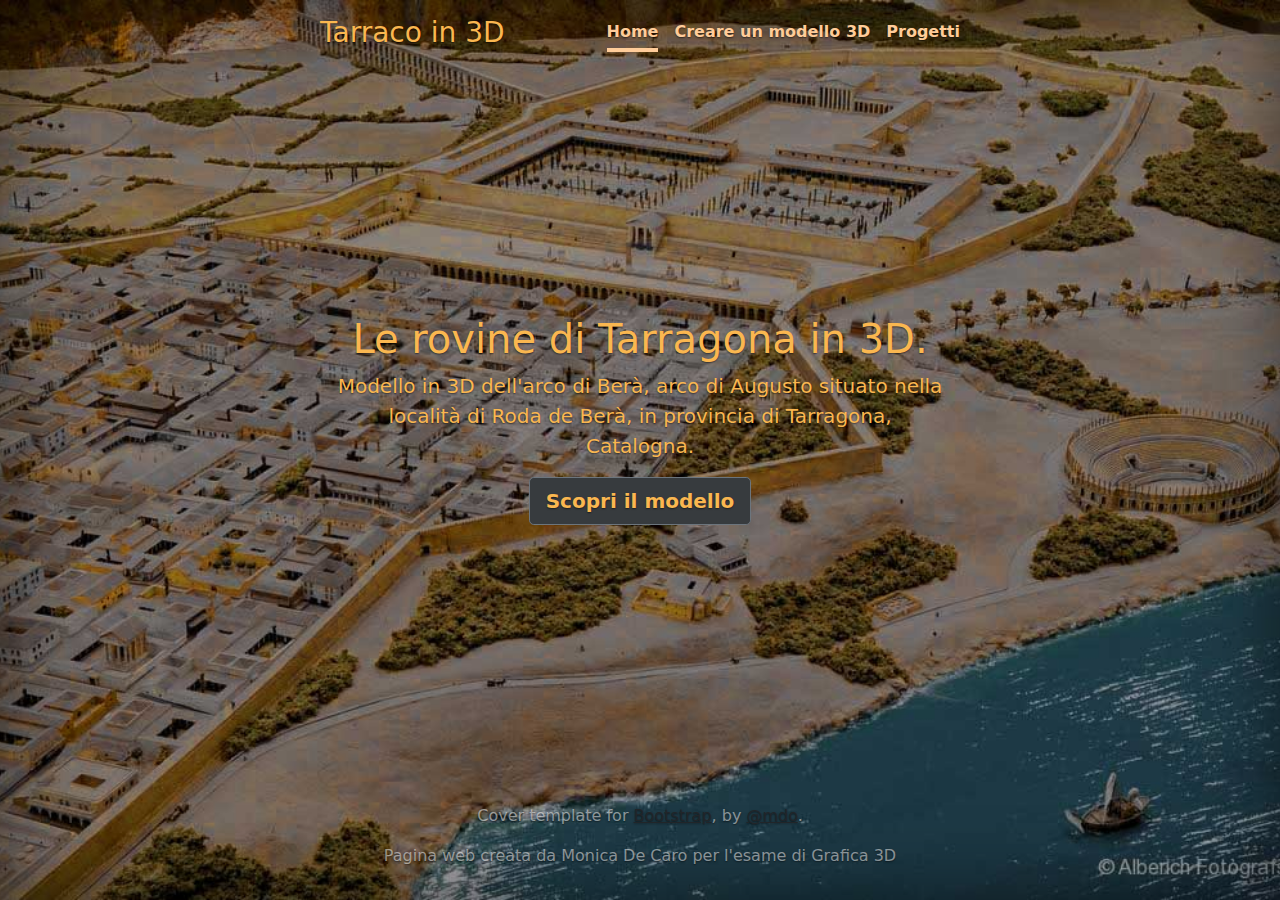
==== index.html @ aadd9f2e "updated" ====
<!doctype html>
<html lang="en" class="h-100">
  <head>
    <meta charset="utf-8">
    <meta name="viewport" content="width=device-width, initial-scale=1">
    <meta name="description" content="">
    <meta name="author" content="Mark Otto, Jacob Thornton, and Bootstrap contributors">
    <meta name="generator" content="Hugo 0.88.1">
    <title>Homepage - Tarraco in 3D</title>

    <!-- Bootstrap core CSS -->
<link href="assets/dist/css/bootstrap.min.css" rel="stylesheet">

    <style>
      .bd-placeholder-img {
        font-size: 1.125rem;
        text-anchor: middle;
        -webkit-user-select: none;
        -moz-user-select: none;
        user-select: none;
      }

      @media (min-width: 768px) {
        .bd-placeholder-img-lg {
          font-size: 3.5rem;
        }
      }
    </style>

    
    <!-- Custom styles for this template -->
    <link href="cover.css" rel="stylesheet">
  </head>
  <body class="d-flex h-100 text-center text-white bg-dark">
    
<div class="cover-container d-flex w-100 h-100 p-3 mx-auto flex-column">
  <header class="mb-auto">
    <div>
      <h3 class="float-md-start mb-0"><font color="#FAB750">Tarraco in 3D</font></h3>
      <nav class="nav nav-masthead justify-content-center float-md-end">
        <a class="nav-link active" aria-current="page" href="#">Home</a>
		<a class="nav-link" href="creare.html">Creare un modello 3D</a>
        <a class="nav-link" href="progetti.html">Progetti</a>
      </nav>
    </div>
  </header>

  <main class="px-3">
    <h1><font color="#FAB750">Le rovine di Tarragona in 3D.</font></h1>
    <p class="lead"><font color="#FAB750">Modello in 3D dell'arco di Berà, arco di Augusto situato nella località di Roda de Berà, in provincia di Tarragona, Catalogna. </font></p>
    <p class="lead">
      <a href="arco.html" target= "blank" title="Modello arco" class="btn btn-lg btn-secondary fw-bold">Scopri il modello</a>
    </p>
  </main>

  <footer class="mt-auto text-white-50">
    <p>Cover template for <a href="https://getbootstrap.com/" class="text-dark">Bootstrap</a>, by <a href="https://twitter.com/mdo" class="text-dark">@mdo</a>.</p>
      <p>Pagina web creata da Monica De Caro per l'esame di Grafica 3D</p>
	  </footer>
</div>


    
  </body>
</html>
---- cover.css ----
/*
 * Globals
 */


/* Custom default button */
.btn-secondary,
.btn-secondary:hover {
  color: #FAB750;
  background-color: #373b3e;
}

.btn-secondary:focus {
  color: #ffcc99;
  background-color: transparent;
  text-shadow: none; /* Prevent inheritance from `body` */
}


/*
 * Base structure
 */

body {
  text-shadow: 0 .05rem .1rem rgba(0, 0, 0, .5);
  box-shadow: inset 0 0 5rem rgba(0, 0, 0, .5);
  background-image: url(maqueta2.jpg);
  background-repeat: no-repeat;
  background-attachment:fixed;
  background-position: center center;
  background-size: cover;
}


.card-body {
  background-color: #fadcac;
}

.card-text {
  color:#373b3e;
  background-color: #fadcac;
}
.cover-container {
  max-width: 42em;
}


/*
 * Header
 */

.nav-masthead .nav-link {
  padding: .25rem 0;
  font-weight: 700;
  color: #ffcc99;
  background-color: transparent;
  border-bottom: .25rem solid transparent;
}

.nav-masthead .nav-link:hover,
.nav-masthead .nav-link:focus {
  border-bottom-color: #FAB750;
}

.nav-masthead .nav-link + .nav-link {
  margin-left: 1rem;
}

.nav-masthead .active {
  color: #ffcc99;
  border-bottom-color: #ffcc99;
}
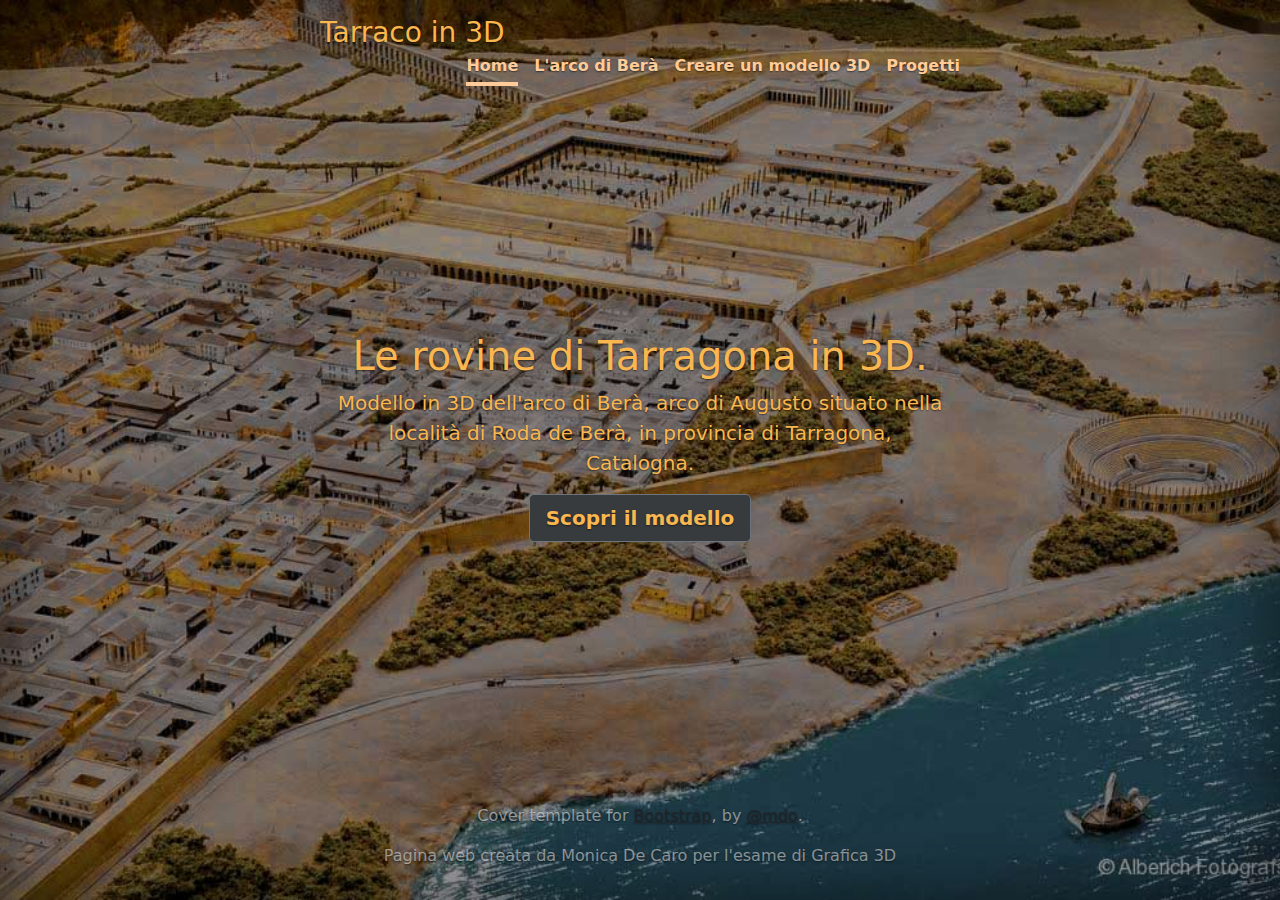
==== commit c4844689: "updated" ====
--- a/index.html
+++ b/index.html
@@ -39,6 +39,7 @@
       <h3 class="float-md-start mb-0"><font color="#FAB750">Tarraco in 3D</font></h3>
       <nav class="nav nav-masthead justify-content-center float-md-end">
         <a class="nav-link active" aria-current="page" href="#">Home</a>
+		<a class="nav-link" href="arcoBera.html">L'arco di Berà</a>
 		<a class="nav-link" href="creare.html">Creare un modello 3D</a>
         <a class="nav-link" href="progetti.html">Progetti</a>
       </nav>
